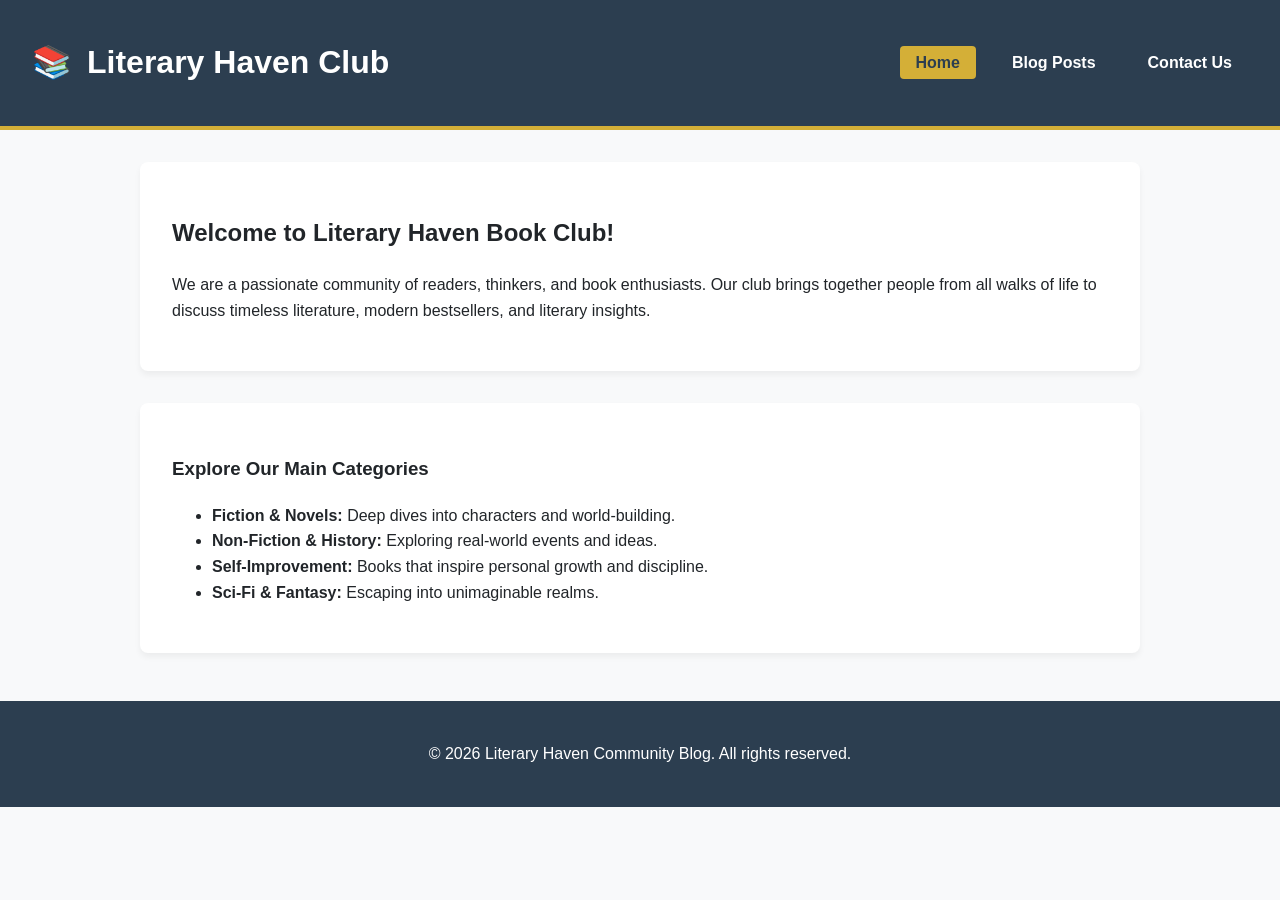
==== index.html @ 38d1abf2 "Initial commit: Add folder structure, concepts document, and blog pages" ====
<!DOCTYPE html>
<html lang="en">
<head>
    <meta charset="UTF-8">
    <meta name="viewport" content="width=device-width, initial-scale=1.0">
    <title>Book Lovers Community - Home</title>
    <link rel="stylesheet" href="css/style.css">
</head>
<body>

    <!-- Semantic Header with Logo & Nav -->
    <header>
        <div class="logo-container">
            <span class="logo-icon">📚</span>
            <h1>Literary Haven Club</h1>
        </div>
        <nav>
            <ul>
                <li><a href="index.html" class="active">Home</a></li>
                <li><a href="posts.html">Blog Posts</a></li>
                <li><a href="contact.html">Contact Us</a></li>
            </ul>
        </nav>
    </header>

    <!-- Semantic Main Content -->
    <main>
        <section class="hero-section">
            <h2>Welcome to Literary Haven Book Club!</h2>
            <p>We are a passionate community of readers, thinkers, and book enthusiasts. Our club brings together people from all walks of life to discuss timeless literature, modern bestsellers, and literary insights.</p>
        </section>

        <section class="hero-section">
            <h3>Explore Our Main Categories</h3>
            <ul>
                <li><strong>Fiction & Novels:</strong> Deep dives into characters and world-building.</li>
                <li><strong>Non-Fiction & History:</strong> Exploring real-world events and ideas.</li>
                <li><strong>Self-Improvement:</strong> Books that inspire personal growth and discipline.</li>
                <li><strong>Sci-Fi & Fantasy:</strong> Escaping into unimaginable realms.</li>
            </ul>
        </section>
    </main>

    <!-- Semantic Footer -->
    <footer>
        <p>&copy; 2026 Literary Haven Community Blog. All rights reserved.</p>
    </footer>

</body>
</html>
---- css/style.css ----
/* الألوان الأساسية الخطوط */
:root {
    --primary-color: #2c3e50;
    --accent-color: #d4af37;
    --bg-color: #f8f9fa;
    --card-bg: #ffffff;
    --text-color: #212529;
    --light-gray: #e9ecef;
}

body {
    font-family: 'Segoe UI', Tahoma, Geneva, Verdana, sans-serif;
    background-color: var(--bg-color);
    color: var(--text-color);
    margin: 0;
    padding: 0;
    line-height: 1.6;
}

/* الترويسة والتنقل Semantic Header & Nav */
header {
    background-color: var(--primary-color);
    color: white;
    padding: 1rem 2rem;
    display: flex;
    justify-content: space-between;
    align-items: center;
    border-bottom: 4px solid var(--accent-color);
}

.logo-container {
    display: flex;
    align-items: center;
    gap: 15px;
}

.logo-icon {
    font-size: 2rem;
}

nav ul {
    list-style: none;
    display: flex;
    gap: 20px;
    margin: 0;
    padding: 0;
}

nav a {
    color: white;
    text-decoration: none;
    font-weight: bold;
    padding: 8px 16px;
    border-radius: 4px;
    transition: background-color 0.3s;
}

nav a:hover, nav a.active {
    background-color: var(--accent-color);
    color: var(--primary-color);
}

/* المحتوى الرئيسي Main Content */
main {
    max-width: 1000px;
    margin: 2rem auto;
    padding: 0 1rem;
}

.hero-section {
    background-color: var(--card-bg);
    padding: 2rem;
    border-radius: 8px;
    box-shadow: 0 4px 6px rgba(0,0,0,0.05);
    margin-bottom: 2rem;
}

/* المقالات Article Cards */
.blog-post {
    background-color: var(--card-bg);
    border-radius: 8px;
    padding: 1.5rem;
    margin-bottom: 2rem;
    box-shadow: 0 2px 5px rgba(0,0,0,0.05);
    border-left: 5px solid var(--accent-color);
}

.blog-post img {
    max-width: 100%;
    height: auto;
    border-radius: 6px;
    margin-top: 1rem;
}

/* الجداول Tables in contact.html */
table {
    width: 100%;
    border-collapse: collapse;
    margin-top: 1.5rem;
    background-color: var(--card-bg);
    box-shadow: 0 2px 5px rgba(0,0,0,0.05);
}

th, td {
    padding: 12px 15px;
    text-align: left;
    border-bottom: 1px solid var(--light-gray);
}

th {
    background-color: var(--primary-color);
    color: white;
}

tr:hover {
    background-color: #f1f1f1;
}

/* الفوتر Semantic Footer */
footer {
    text-align: center;
    padding: 1.5rem;
    background-color: var(--primary-color);
    color: white;
    margin-top: 3rem;
}
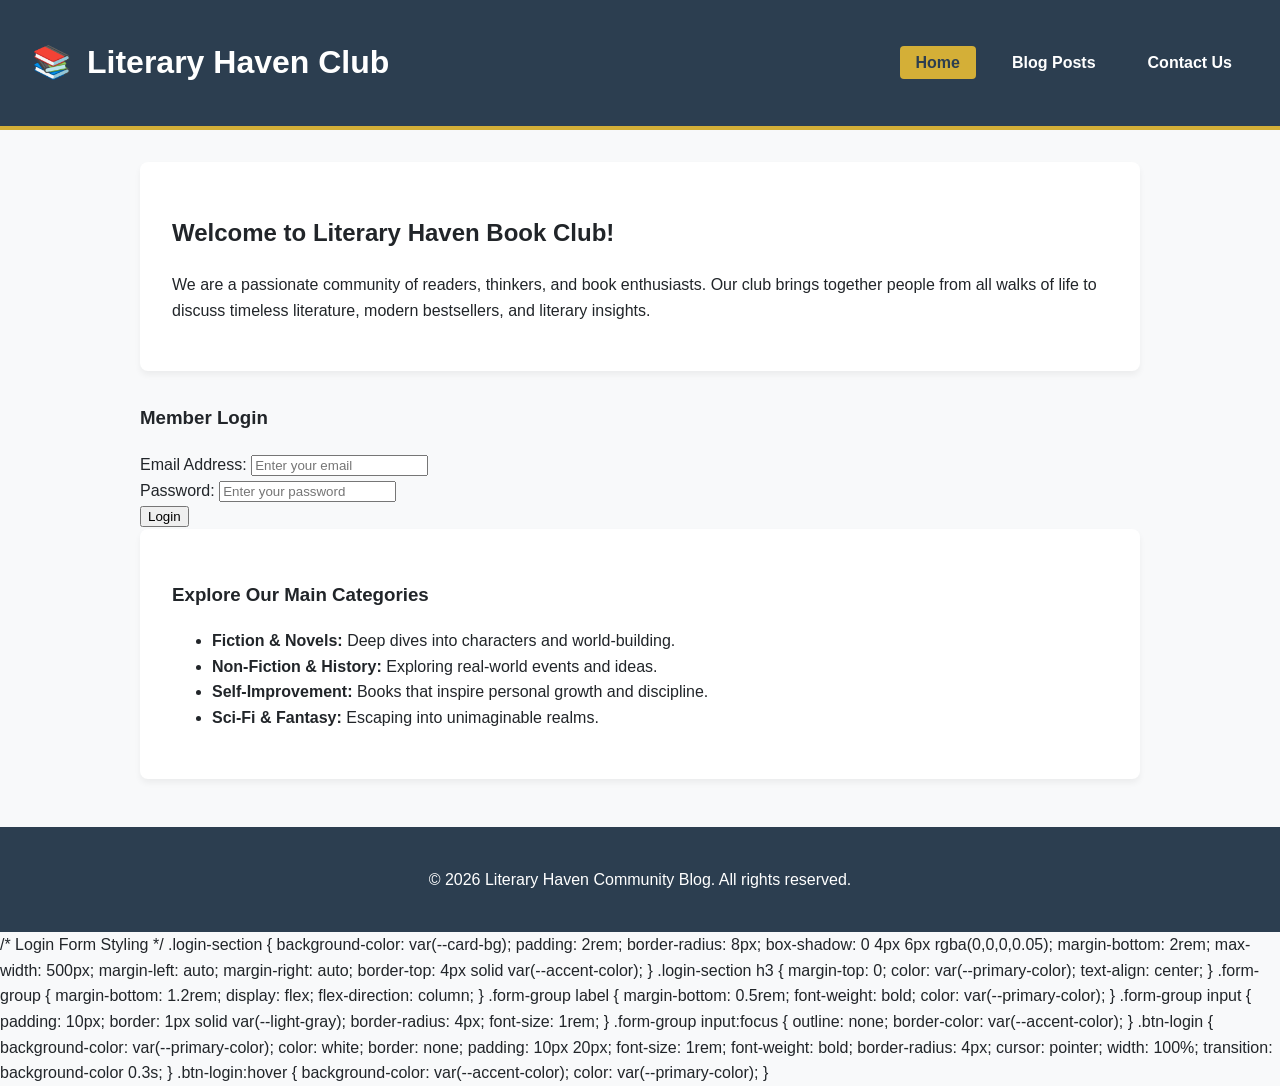
==== commit f80703d5: "Add login form with email and password to index.html" ====
--- a/index.html
+++ b/index.html
@@ -25,11 +25,31 @@
 
     <!-- Semantic Main Content -->
     <main>
+        <!-- Hero Section -->
         <section class="hero-section">
             <h2>Welcome to Literary Haven Book Club!</h2>
             <p>We are a passionate community of readers, thinkers, and book enthusiasts. Our club brings together people from all walks of life to discuss timeless literature, modern bestsellers, and literary insights.</p>
         </section>
 
+        <!-- Member Login Form Section -->
+        <section class="login-section">
+            <h3>Member Login</h3>
+            <form action="#" method="POST" class="login-form">
+                <div class="form-group">
+                    <label for="email">Email Address:</label>
+                    <input type="email" id="email" name="email" placeholder="Enter your email" required>
+                </div>
+
+                <div class="form-group">
+                    <label for="password">Password:</label>
+                    <input type="password" id="password" name="password" placeholder="Enter your password" required>
+                </div>
+
+                <button type="submit" class="btn-login">Login</button>
+            </form>
+        </section>
+
+        <!-- Book Categories Section -->
         <section class="hero-section">
             <h3>Explore Our Main Categories</h3>
             <ul>
@@ -47,4 +67,64 @@
     </footer>
 
 </body>
-</html>+</html>
+/* Login Form Styling */
+.login-section {
+    background-color: var(--card-bg);
+    padding: 2rem;
+    border-radius: 8px;
+    box-shadow: 0 4px 6px rgba(0,0,0,0.05);
+    margin-bottom: 2rem;
+    max-width: 500px;
+    margin-left: auto;
+    margin-right: auto;
+    border-top: 4px solid var(--accent-color);
+}
+
+.login-section h3 {
+    margin-top: 0;
+    color: var(--primary-color);
+    text-align: center;
+}
+
+.form-group {
+    margin-bottom: 1.2rem;
+    display: flex;
+    flex-direction: column;
+}
+
+.form-group label {
+    margin-bottom: 0.5rem;
+    font-weight: bold;
+    color: var(--primary-color);
+}
+
+.form-group input {
+    padding: 10px;
+    border: 1px solid var(--light-gray);
+    border-radius: 4px;
+    font-size: 1rem;
+}
+
+.form-group input:focus {
+    outline: none;
+    border-color: var(--accent-color);
+}
+
+.btn-login {
+    background-color: var(--primary-color);
+    color: white;
+    border: none;
+    padding: 10px 20px;
+    font-size: 1rem;
+    font-weight: bold;
+    border-radius: 4px;
+    cursor: pointer;
+    width: 100%;
+    transition: background-color 0.3s;
+}
+
+.btn-login:hover {
+    background-color: var(--accent-color);
+    color: var(--primary-color);
+}
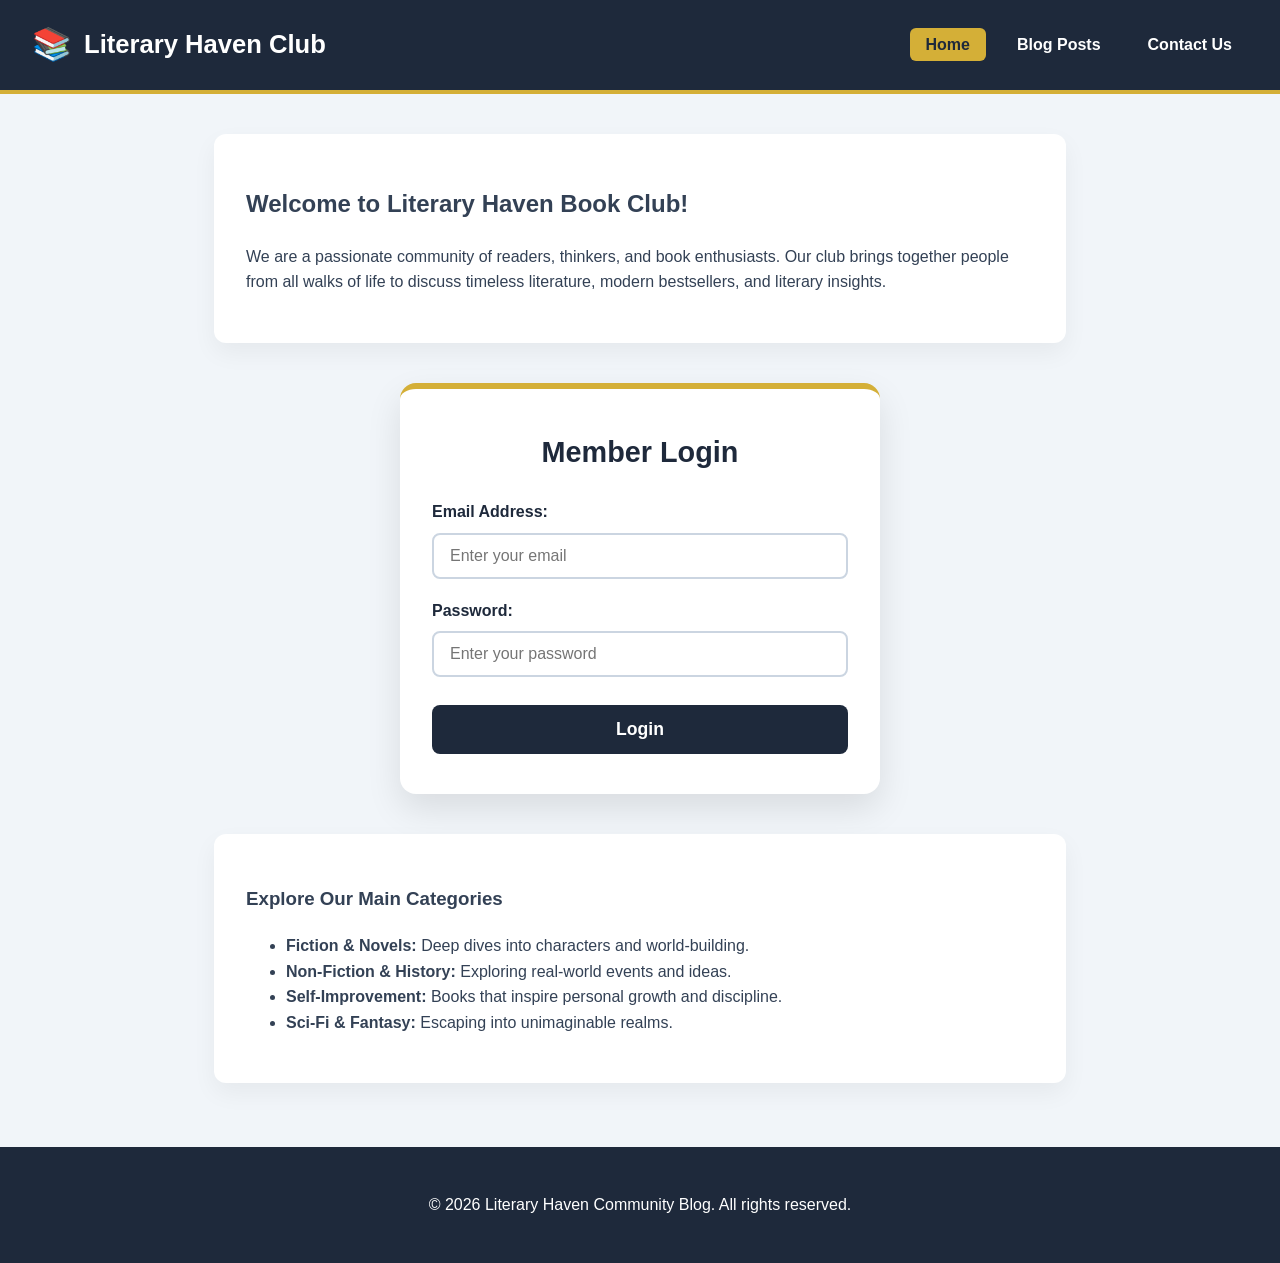
==== commit 00e454e6: "Fix CSS path and format login card" ====
--- a/index.html
+++ b/index.html
@@ -67,64 +67,4 @@
     </footer>
 
 </body>
-</html>
-/* Login Form Styling */
-.login-section {
-    background-color: var(--card-bg);
-    padding: 2rem;
-    border-radius: 8px;
-    box-shadow: 0 4px 6px rgba(0,0,0,0.05);
-    margin-bottom: 2rem;
-    max-width: 500px;
-    margin-left: auto;
-    margin-right: auto;
-    border-top: 4px solid var(--accent-color);
-}
-
-.login-section h3 {
-    margin-top: 0;
-    color: var(--primary-color);
-    text-align: center;
-}
-
-.form-group {
-    margin-bottom: 1.2rem;
-    display: flex;
-    flex-direction: column;
-}
-
-.form-group label {
-    margin-bottom: 0.5rem;
-    font-weight: bold;
-    color: var(--primary-color);
-}
-
-.form-group input {
-    padding: 10px;
-    border: 1px solid var(--light-gray);
-    border-radius: 4px;
-    font-size: 1rem;
-}
-
-.form-group input:focus {
-    outline: none;
-    border-color: var(--accent-color);
-}
-
-.btn-login {
-    background-color: var(--primary-color);
-    color: white;
-    border: none;
-    padding: 10px 20px;
-    font-size: 1rem;
-    font-weight: bold;
-    border-radius: 4px;
-    cursor: pointer;
-    width: 100%;
-    transition: background-color 0.3s;
-}
-
-.btn-login:hover {
-    background-color: var(--accent-color);
-    color: var(--primary-color);
-}+</html>
--- a/css/style.css
+++ b/css/style.css
@@ -1,11 +1,15 @@
-/* الألوان الأساسية الخطوط */
+/* الألوان والقواعد الأساسية */
 :root {
-    --primary-color: #2c3e50;
+    --primary-color: #1e293b;
     --accent-color: #d4af37;
-    --bg-color: #f8f9fa;
+    --bg-color: #f1f5f9;
     --card-bg: #ffffff;
-    --text-color: #212529;
-    --light-gray: #e9ecef;
+    --text-color: #334155;
+    --border-color: #cbd5e1;
+}
+
+* {
+    box-sizing: border-box;
 }
 
 body {
@@ -17,11 +21,11 @@
     line-height: 1.6;
 }
 
-/* الترويسة والتنقل Semantic Header & Nav */
+/* ترويسة الصفحة */
 header {
     background-color: var(--primary-color);
     color: white;
-    padding: 1rem 2rem;
+    padding: 1.2rem 2rem;
     display: flex;
     justify-content: space-between;
     align-items: center;
@@ -31,17 +35,22 @@
 .logo-container {
     display: flex;
     align-items: center;
-    gap: 15px;
+    gap: 12px;
 }
 
 .logo-icon {
     font-size: 2rem;
 }
 
+header h1 {
+    margin: 0;
+    font-size: 1.6rem;
+}
+
 nav ul {
     list-style: none;
     display: flex;
-    gap: 20px;
+    gap: 15px;
     margin: 0;
     padding: 0;
 }
@@ -49,10 +58,9 @@
 nav a {
     color: white;
     text-decoration: none;
-    font-weight: bold;
+    font-weight: 600;
     padding: 8px 16px;
-    border-radius: 4px;
-    transition: background-color 0.3s;
+    border-radius: 6px;
 }
 
 nav a:hover, nav a.active {
@@ -60,51 +68,120 @@
     color: var(--primary-color);
 }
 
-/* المحتوى الرئيسي Main Content */
+/* المحتوى الرئيسي */
 main {
-    max-width: 1000px;
-    margin: 2rem auto;
-    padding: 0 1rem;
+    max-width: 900px;
+    margin: 2.5rem auto;
+    padding: 0 1.5rem;
 }
 
 .hero-section {
     background-color: var(--card-bg);
     padding: 2rem;
-    border-radius: 8px;
-    box-shadow: 0 4px 6px rgba(0,0,0,0.05);
-    margin-bottom: 2rem;
+    border-radius: 12px;
+    box-shadow: 0 10px 25px rgba(0,0,0,0.05);
+    margin-bottom: 2.5rem;
 }
 
-/* المقالات Article Cards */
+/* 🎯 تنسيق بطاقة تسجيل الدخول الكبيرة والاحترافية */
+.login-section {
+    background-color: var(--card-bg);
+    padding: 2.5rem 2rem;
+    border-radius: 16px;
+    box-shadow: 0 15px 35px rgba(0, 0, 0, 0.1);
+    margin: 2.5rem auto;
+    max-width: 480px; /* يجعلها بطاقة بارزة في المنتصف */
+    border-top: 6px solid var(--accent-color);
+}
+
+.login-section h3 {
+    margin-top: 0;
+    margin-bottom: 1.5rem;
+    color: var(--primary-color);
+    text-align: center;
+    font-size: 1.8rem;
+}
+
+.login-form {
+    display: flex;
+    flex-direction: column;
+    gap: 1.2rem;
+}
+
+.form-group {
+    display: flex;
+    flex-direction: column;
+    gap: 8px;
+    text-align: left;
+}
+
+.form-group label {
+    font-weight: 600;
+    color: var(--primary-color);
+}
+
+.form-group input {
+    width: 100%;
+    padding: 12px 16px;
+    border: 2px solid var(--border-color);
+    border-radius: 8px;
+    font-size: 1rem;
+}
+
+.form-group input:focus {
+    outline: none;
+    border-color: var(--accent-color);
+}
+
+.btn-login {
+    background-color: var(--primary-color);
+    color: white;
+    border: none;
+    padding: 14px;
+    font-size: 1.1rem;
+    font-weight: 700;
+    border-radius: 8px;
+    cursor: pointer;
+    margin-top: 0.5rem;
+    transition: all 0.3s ease;
+}
+
+.btn-login:hover {
+    background-color: var(--accent-color);
+    color: var(--primary-color);
+}
+
+/* باقي التنسيقات للمقالات والجدول والفوتر */
 .blog-post {
     background-color: var(--card-bg);
-    border-radius: 8px;
-    padding: 1.5rem;
+    border-radius: 12px;
+    padding: 2rem;
     margin-bottom: 2rem;
-    box-shadow: 0 2px 5px rgba(0,0,0,0.05);
-    border-left: 5px solid var(--accent-color);
+    box-shadow: 0 8px 20px rgba(0,0,0,0.05);
+    border-left: 6px solid var(--accent-color);
 }
 
 .blog-post img {
     max-width: 100%;
     height: auto;
-    border-radius: 6px;
-    margin-top: 1rem;
+    border-radius: 8px;
+    margin-top: 1.2rem;
 }
 
-/* الجداول Tables in contact.html */
 table {
     width: 100%;
     border-collapse: collapse;
     margin-top: 1.5rem;
     background-color: var(--card-bg);
-    box-shadow: 0 2px 5px rgba(0,0,0,0.05);
+    border-radius: 10px;
+    overflow: hidden;
+    box-shadow: 0 8px 20px rgba(0,0,0,0.05);
 }
 
 th, td {
-    padding: 12px 15px;
+    padding: 14px 18px;
     text-align: left;
-    border-bottom: 1px solid var(--light-gray);
+    border-bottom: 1px solid var(--border-color);
 }
 
 th {
@@ -112,15 +189,10 @@
     color: white;
 }
 
-tr:hover {
-    background-color: #f1f1f1;
-}
-
-/* الفوتر Semantic Footer */
 footer {
     text-align: center;
-    padding: 1.5rem;
+    padding: 1.8rem;
     background-color: var(--primary-color);
     color: white;
-    margin-top: 3rem;
+    margin-top: 4rem;
 }
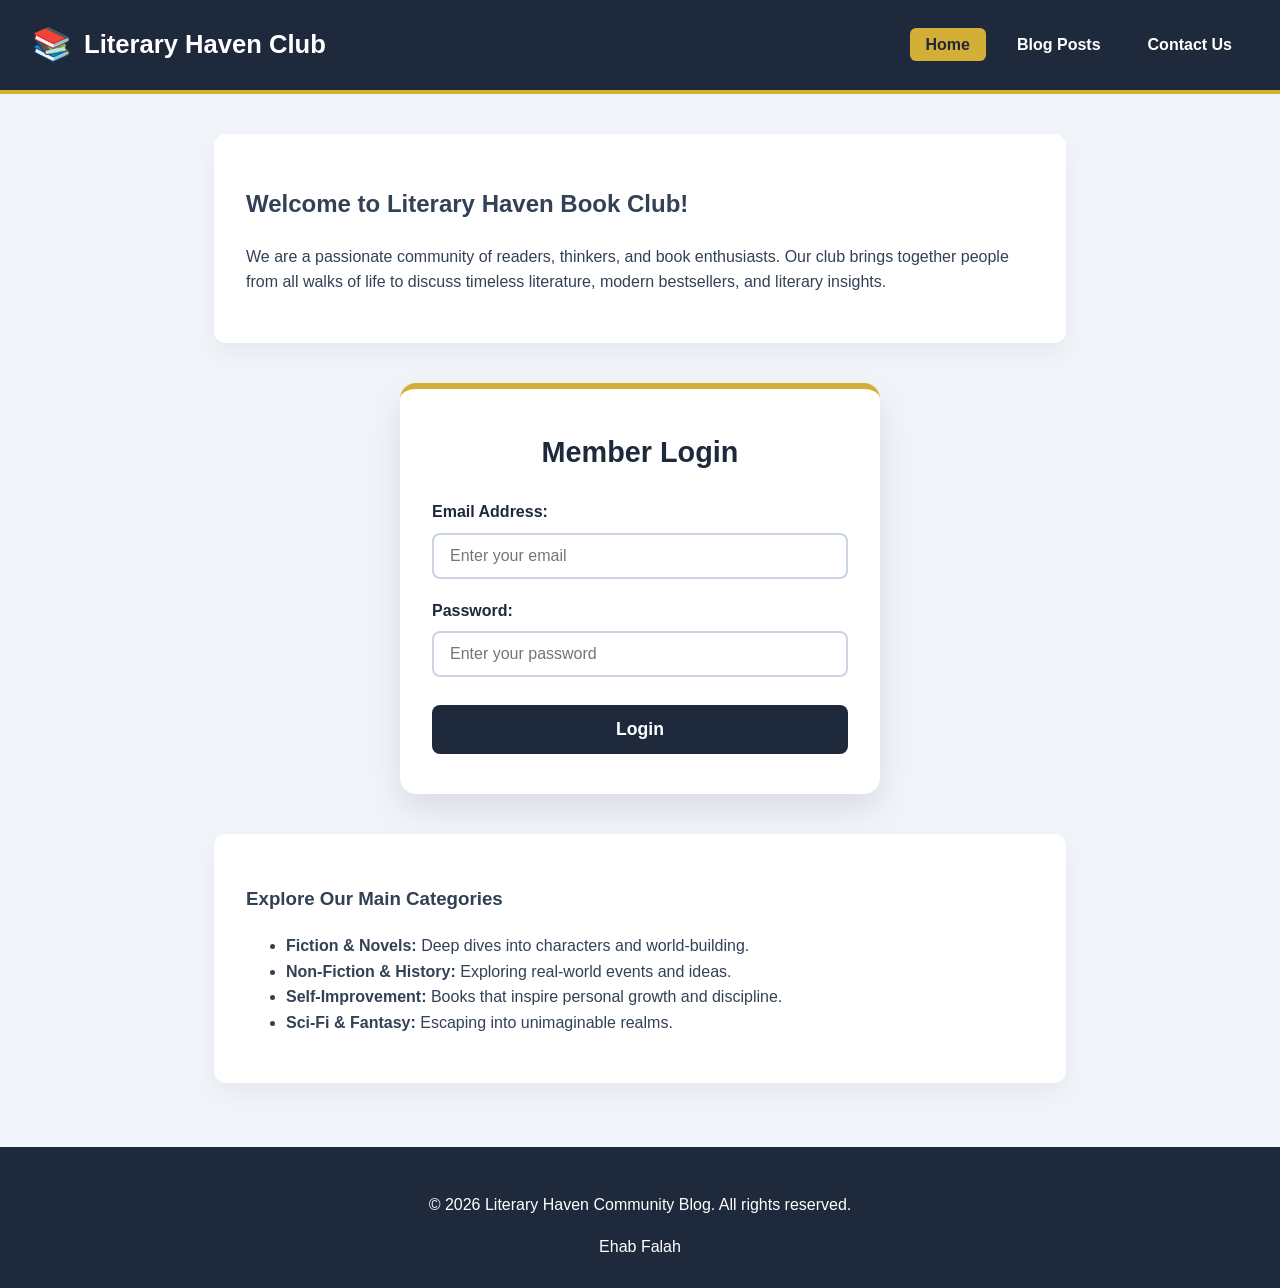
==== commit 17b30e00: "Add designer box to footer in index.html" ====
--- a/index.html
+++ b/index.html
@@ -63,8 +63,8 @@
 
     <!-- Semantic Footer -->
     <footer>
-        <p>&copy; 2026 Literary Haven Community Blog. All rights reserved.</p>
-    </footer>
-
+    <p>&copy; 2026 Literary Haven Community Blog. All rights reserved.</p>
+    <div class="designer-box">Ehab Falah</div>
+</footer>
 </body>
-</html>+</html>
